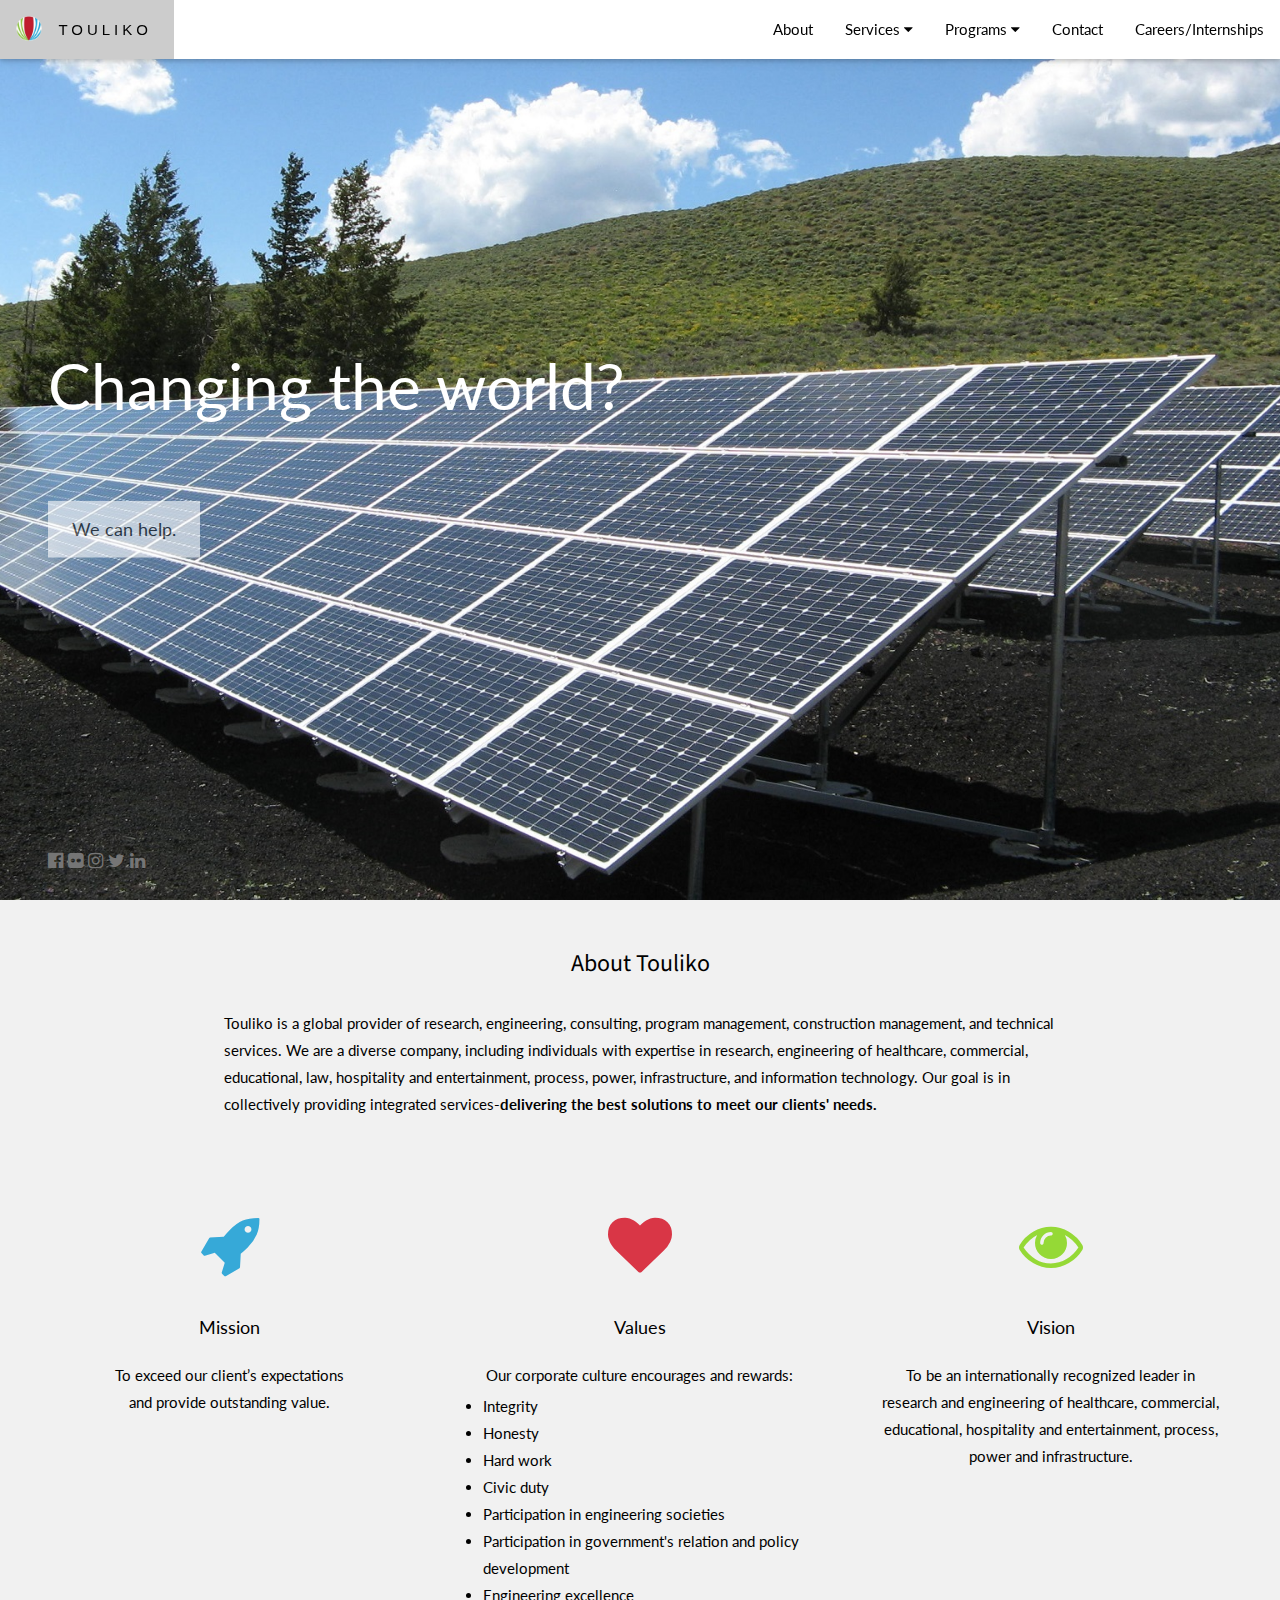
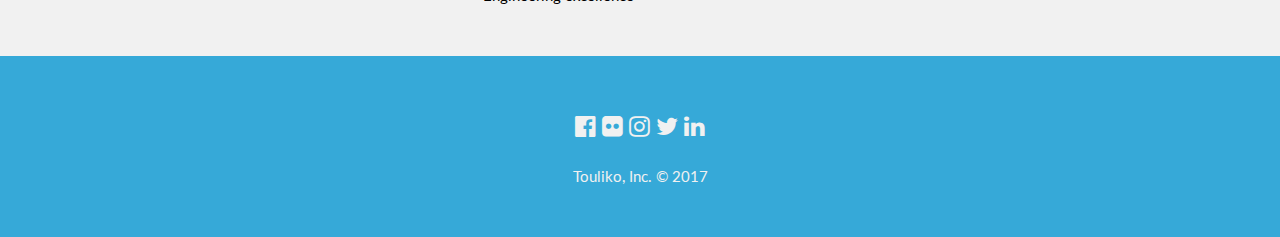
==== about.html @ e49a6db4 "added text to main page" ====
<!DOCTYPE html>
<html>
<title>Touliko</title>
<meta charset="UTF-8">
<meta name="viewport" content="width=device-width, initial-scale=1">
<meta name="description" content="Touliko is a global provider of research, engineering, consulting, program management, construction management, and technical services.">
<link rel="stylesheet" href="css/w3.css">
<link rel="stylesheet" href="css/style.css">
<link href="https://fonts.googleapis.com/css?family=Lato|Source+Sans+Pro" rel="stylesheet">
<link rel="stylesheet" href="https://cdnjs.cloudflare.com/ajax/libs/font-awesome/4.7.0/css/font-awesome.min.css">

<body>
    <!-- Navbar -->
    <div class="w3-top">
        <ul class="w3-navbar w3-white w3-card-2 w3-left-align ">
            <li class="w3-hide-medium w3-hide-large w3-opennav w3-right">
                <a class="w3-padding-large" href="javascript:void(0)" onclick="w3_open()" title="Toggle Navigation Menu"><i class="fa fa-bars"></i></a>
            </li>
            <li>

                <a href="index.html#home" class="w3-wide logo-button">
                    <div class="logo-holder" style="">
                        <div class="logo"></div>
                    </div>
                    <div class="">TOULIKO</div>
                </a>

            </li>
            <div class="w3-right">
                <li class="w3-hide-small"><a href="index.html#about" class="w3-hover-none tk-blue-hover ">About</a></li>

                <li class="w3-hide-small w3-dropdown-hover">
                    <a href="javascript:void(0)" class="w3-hover-none  tk-blue-hover" title="More">Services <i class="fa fa-caret-down"></i></a>
                    <div class="w3-dropdown-content w3-white w3-card-4">
                        <a href="electricalengineering.html">Electrical Engineering</a>
                        <a href="civilengineering.html">Civil Engineering</a>
                        <a href="mechanicalengineering.html">Mechanical Engineering</a>
                        <a href="informationtechnologyservices.html">Information Technology Services</a>
                        <a href="projectmanagementconsulting.html">Project Management Consulting</a>
                    </div>
                </li>
                <li class="w3-hide-small w3-dropdown-hover ">
                    <a href="javascript:void(0)" class="w3-hover-none  tk-blue-hover" title="More">Programs <i class="fa fa-caret-down"></i></a>
                    <div class="w3-dropdown-content w3-white w3-card-4">
                        <a href="women.html">Women Empowerment Program(WEP)</a>
                        <a href="waterandenergy.html">Water and Energy</a>
                        <a href="engineeringpeace.html">Engineering Peace and Justice</a>
                    </div>
                </li>
                <li class="w3-hide-small"><a href="contact.html" class=" tk-blue-hover">Contact</a></li>
                <li class="w3-hide-small"><a href="careers.html" class="tk-blue-hover">Careers/Internships</a></li>

            </div>
        </ul>
    </div>


    <!-- Sidenav on small screens when clicking the menu icon -->
    <nav class="w3-sidenav tk-sidenav tk-green w3-card-2 w3-animate-left w3-hide-medium w3-hide-large" style="display:none" id="mySidenav">
        <a href="javascript:void(0)" onclick="w3_close()" class="w3-large w3-padding-16 w3-light-grey">Close ×</a>
        <a href="index.html#about" onclick="w3_close()">About</a>
        <a href="electricalengineering.html">Electrical Engineering</a>
        <a href="civilengineering.html">Civil Engineering</a>
        <a href="mechanicalengineering.html">Mechanical Engineering</a>
        <a href="informationtechnologyservices.html">Information Technology Services</a>
        <a href="projectmanagementconsulting.html">Project Management Consulting</a>
        <a href="women.html">Women Empowerment Program(WEP)</a>
        <a href="waterandenergy.html">Water and Energy</a>
        <a href="engineeringpeace.html">Engineering Peace and Justice</a>
        <a href="contact.html">Contact</a>
        <a href="careers.html">Careers/Internships</a>
    </nav>

    <!-- Header with full-height image -->
    <header class="bgimg-1 w3-display-container " id="home">

    </header>
    <div>
        <div class="w3-display-left w3-padding-xxlarge w3-text-white">
            <span class="w3-jumbo w3-hide-small">Changing the world?</span>
            <br>
            <span class="w3-xxlarge w3-hide-large w3-hide-medium">Changing the world?</span>
            <br>

            <p><a href="#about" class="w3-btn w3-white w3-padding-large w3-large w3-margin-top w3-opacity w3-hover-opacity-off">We can help.</a></p>
        </div>
        <div class="w3-display-bottomleft w3-padding-xxlarge w3-text-grey w3-large">
            <a href="#" class="w3-hover-text-white"><i class="fa fa-facebook-official"></i></a>
            <a href="#" class="w3-hover-text-white"><i class="fa fa-flickr"></i></a>
            <a href="#" class="w3-hover-text-white"><i class="fa fa-instagram"></i></a>
            <a href="#" class="w3-hover-text-white"><i class="fa fa-twitter"></i></a>
            <a href="#" class="w3-hover-text-white"><i class="fa fa-linkedin"></i></a>
        </div>
    </div>
    <!-- About Section -->
    <div class="w3-container w3-padding-32 w3-light-grey" id="about">
        <h3 class="w3-center">About Touliko</h3>

        <div class="w3-row">
            <div class="w3-col m2 l2">
                <p></p>
            </div>
            <div class="w3-col m8 l8">
                <p>
                    Touliko is a global provider of research, engineering, consulting, program management, construction management, and technical services. We are a diverse company, including individuals with expertise in research, engineering of healthcare, commercial, educational, law, hospitality and entertainment, process, power, infrastructure, and information technology. Our goal is in collectively providing integrated services<b>-delivering the best solutions to meet our clients' needs.</b></p>
            </div>
            <div class="w3-col m2 l2">
                <p></p>
            </div>
        </div>

        <div class="w3-row-padding w3-center" style="margin-top:64px">

            <div class="w3-col m4 l4  ">
                <i class="fa fa-rocket w3-margin w3-jumbo w3-center tk-text-blue"></i>
                <p class="w3-large">Mission</p>
                <p>To exceed our client’s expectations
                    <br>and provide outstanding value.</p>

            </div>
            <div class="w3-col m4 l4  ">

                <i class="fa fa-heart w3-margin w3-jumbo tk-text-red "></i>
                <p class="w3-large">Values</p>
                <p style="margin-bottom:4px">Our corporate culture encourages and rewards:</p>
                <ul class="w3-medium w3-left-align" style="margin-top:0px!important">
                    <li>Integrity</li>
                    <li>Honesty</li>
                    <li>Hard work</li>
                    <li>Civic duty</li>
                    <li>Participation in engineering societies</li>
                    <li>Participation in government's relation and policy development</li>
                    <li>Engineering excellence</li>
                </ul>

            </div>
            <div style="padding-left:32px;padding-right:32px" class="w3-col m4 l4 ">

                <i class="fa fa-eye  w3-margin w3-jumbo tk-text-green"></i>
                <p class="w3-large">Vision</p>
                <p>To be an internationally recognized leader in research and engineering of healthcare, commercial, educational, hospitality and entertainment, process, power and infrastructure.</p>

            </div>

        </div>

    </div>



    <!-- Footer -->
    <footer class="w3-center tk-blue w3-padding-32">

        <div class="w3-xlarge w3-section ">
            <i class="fa fa-facebook-official tk-hover-text-green"></i>
            <i class="fa fa-flickr tk-hover-text-green"></i>
            <i class="fa fa-instagram tk-hover-text-green"></i>
            <i class="fa fa-twitter tk-hover-text-green"></i>
            <i class="fa fa-linkedin tk-hover-text-green"></i>
        </div>
        <p>Touliko, Inc. © 2017</p>
    </footer>



    <script src="js/tk-js.js"></script>


</body>

</html>
---- css/style.css ----
/*Colors
Blue: #5abbe2
Red: #c01d2e
Green: #9ac959

*/

h1,
h2,
h3,
h4,
h5,
h6 {
    font-family: "Source Sans Pro", sans-serif
}

body {
    font-family: 'Lato', sans-serif;
}

body,
html {
    height: 100%;
    line-height: 1.8;
}


/* Full height image header */

.bgimg-1 {
    background-position: center;
    background-size: cover;
    background-image: url("../images/solarpanels.jpeg");
    min-height: 100%;
}

.w3-navbar li a {
    padding: 16px;
}

.tk-red,
.tk-hover-red:hover {
    color: black!important;
    background-color: #d93646!important
}

.tk-green,
.tk-hover-green:hover {
    color: black!important;
    background-color: #95d936!important
}

.tk-blue,
.tk-blue-hover:hover,
.tk-blue-hover:hover a:hover {
    color: #f1f1f1!important;
    background-color: #36a9d8!important
}

.visioncard {
    min-height: 400px;
}

.content-image {
    max-width: 100%;
    height: auto;
}

.w3-dropdown-content a:hover {
    background-color: #95d936!important
}

.bgimg-pm {
    background-position: center;
    background-size: cover;
    background-image: url("../images/projectmangement.jpg");
    min-height: 50%;
}

.bgimg-research {
    background-position: center;
    background-size: cover;
    background-image: url("../images/signals.jpeg");
    min-height: 50%;
}

.bgimg-women {
    background-position: center;
    background-size: cover;
    background-image: url("../images/women.jpg");
    min-height: 50%;
}

.bgimg-water {
    background-position: center;
    background-size: cover;
    background-image: url("../images/water.jpg");
    min-height: 50%;
}

.bgimg-peace {
    background-position: center;
    background-size: cover;
    background-image: url("../images/peace.jpg");
    min-height: 50%;
}

.bgimg-civil {
    background-position: center;
    background-size: cover;
    background-image: url("../images/civilengineering.jpg");
    min-height: 50%;
}

.bgimg-it {
    background-position: center;
    background-size: cover;
    background-image: url("../images/it.jpg");
    min-height: 50%;
}

.bgimg-mech {
    background-position: center;
    background-size: cover;
    background-image: url("../images/mechanical.jpg");
    min-height: 50%;
}

.bgimg-electrical {
    background-position: center;
    background-size: cover;
    background-image: url("../images/electrical.jpg");
    min-height: 50%;
}

.bgimg-electrical-wide {
    background-position: center;
    background-size: cover;
    background-image: url("../images/electricalpostwide.jpeg");
    min-height: 50%;
}

.tk-text-green,
.tk-hover-text-green:hover,
.tk-text-green,
.tk-hover-text-green:hover {
    color: #95d936!important
}

.tk-text-red,
.tk-hover-text-red:hover,
.tk-text-red,
.tk-hover-text-red:hover {
    color: #d93646!important
}

.tk-text-blue,
.tk-hover-text-blue:hover,
.tk-text-blue,
.tk-hover-text-blue:hover {
    color: #36a9d8!important
}

.tk-sidenav a:hover {
    color: whitesmoke;
    background-color: #36a9d8;
}

.bgimg-careers {
    background-position: center;
    background-size: cover;
    background-image: url("../images/careers.jpg");
    min-height: 50%;
}

.logo-holder {
    float: left;
    padding-right: 16px;
}

.logo {
    width: 26.4px;
    height: 26.4px;
    background: url("../images/logo.png")no-repeat;
    background-size: contain;
}

.logo-button {
    white-space: nowrap!important;
    padding-right: 64px!important;
}
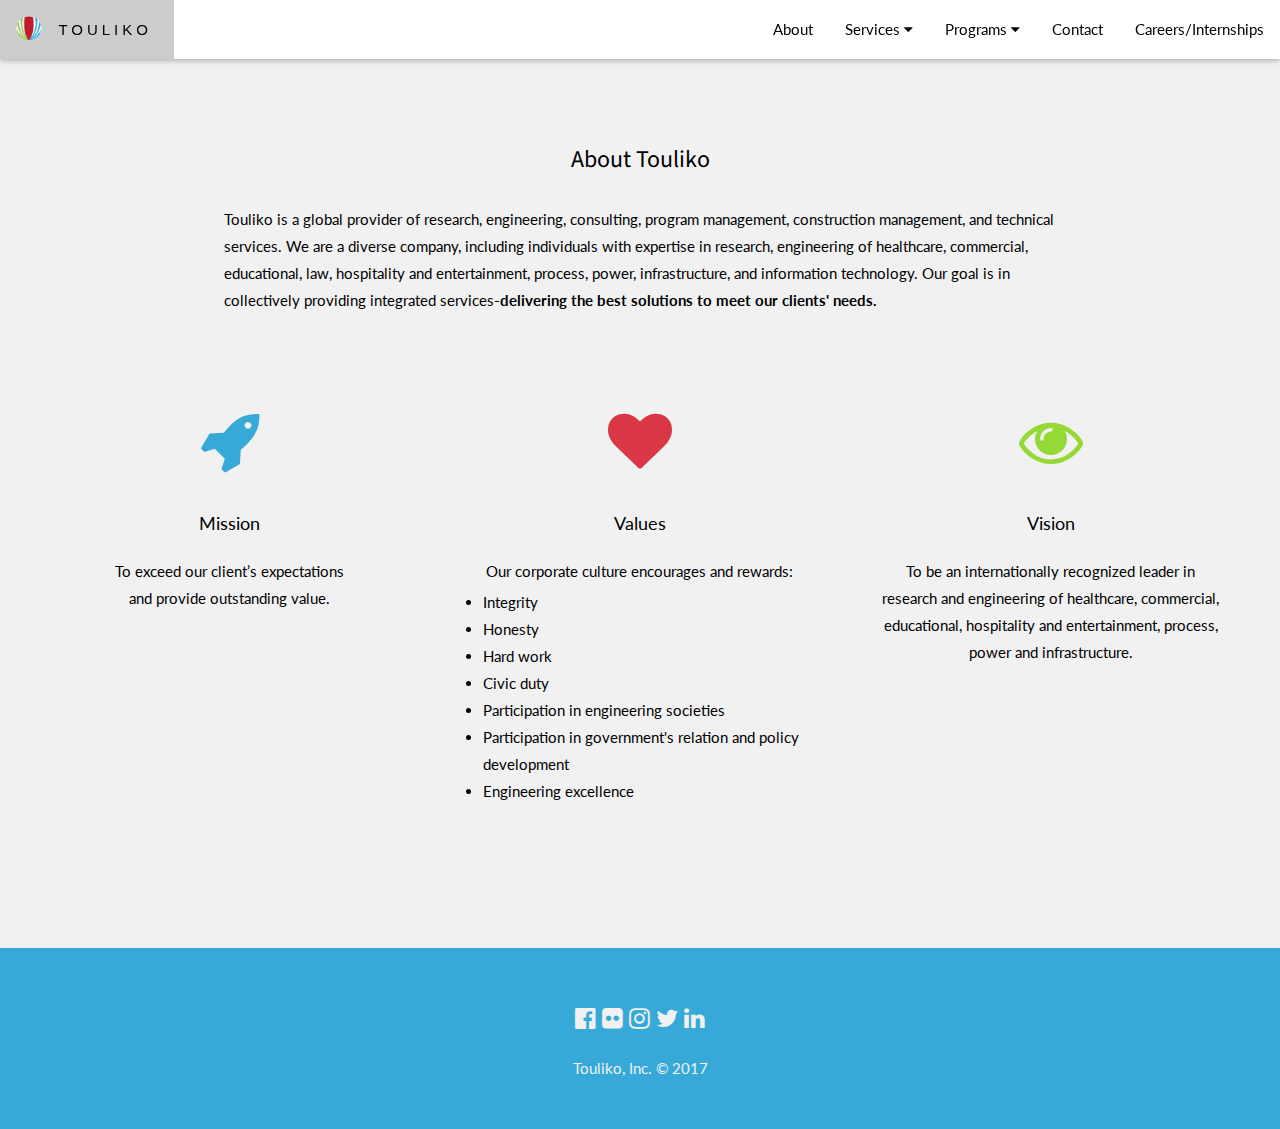
==== commit 9de24b95: "about page" ====
--- a/about.html
+++ b/about.html
@@ -71,29 +71,10 @@
         <a href="careers.html">Careers/Internships</a>
     </nav>
 
-    <!-- Header with full-height image -->
-    <header class="bgimg-1 w3-display-container " id="home">
 
-    </header>
-    <div>
-        <div class="w3-display-left w3-padding-xxlarge w3-text-white">
-            <span class="w3-jumbo w3-hide-small">Changing the world?</span>
-            <br>
-            <span class="w3-xxlarge w3-hide-large w3-hide-medium">Changing the world?</span>
-            <br>
 
-            <p><a href="#about" class="w3-btn w3-white w3-padding-large w3-large w3-margin-top w3-opacity w3-hover-opacity-off">We can help.</a></p>
-        </div>
-        <div class="w3-display-bottomleft w3-padding-xxlarge w3-text-grey w3-large">
-            <a href="#" class="w3-hover-text-white"><i class="fa fa-facebook-official"></i></a>
-            <a href="#" class="w3-hover-text-white"><i class="fa fa-flickr"></i></a>
-            <a href="#" class="w3-hover-text-white"><i class="fa fa-instagram"></i></a>
-            <a href="#" class="w3-hover-text-white"><i class="fa fa-twitter"></i></a>
-            <a href="#" class="w3-hover-text-white"><i class="fa fa-linkedin"></i></a>
-        </div>
-    </div>
     <!-- About Section -->
-    <div class="w3-container w3-padding-32 w3-light-grey" id="about">
+    <div class="w3-container w3-padding-128 w3-light-grey" id="about">
         <h3 class="w3-center">About Touliko</h3>
 
         <div class="w3-row">
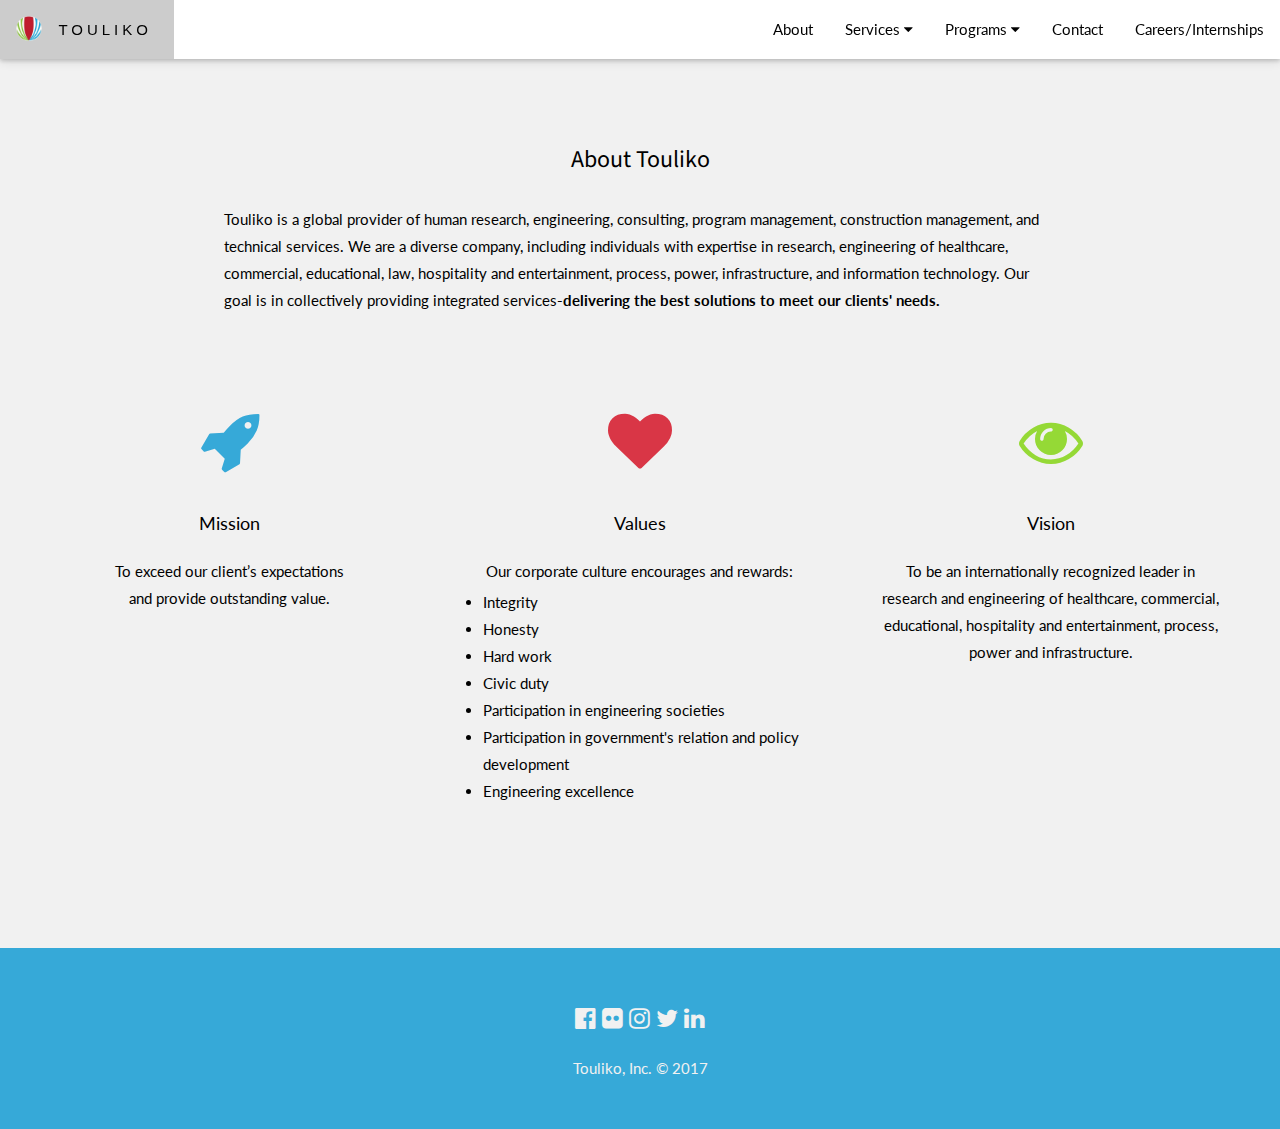
==== commit d0b14b13: "changed main page" ====
--- a/about.html
+++ b/about.html
@@ -27,7 +27,7 @@
 
             </li>
             <div class="w3-right">
-                <li class="w3-hide-small"><a href="index.html#about" class="w3-hover-none tk-blue-hover ">About</a></li>
+                <li class="w3-hide-small"><a href="about.html" class="w3-hover-none tk-blue-hover ">About</a></li>
 
                 <li class="w3-hide-small w3-dropdown-hover">
                     <a href="javascript:void(0)" class="w3-hover-none  tk-blue-hover" title="More">Services <i class="fa fa-caret-down"></i></a>
@@ -58,7 +58,7 @@
     <!-- Sidenav on small screens when clicking the menu icon -->
     <nav class="w3-sidenav tk-sidenav tk-green w3-card-2 w3-animate-left w3-hide-medium w3-hide-large" style="display:none" id="mySidenav">
         <a href="javascript:void(0)" onclick="w3_close()" class="w3-large w3-padding-16 w3-light-grey">Close ×</a>
-        <a href="index.html#about" onclick="w3_close()">About</a>
+        <a href="about.html" onclick="w3_close()">About</a>
         <a href="electricalengineering.html">Electrical Engineering</a>
         <a href="civilengineering.html">Civil Engineering</a>
         <a href="mechanicalengineering.html">Mechanical Engineering</a>
@@ -83,7 +83,7 @@
             </div>
             <div class="w3-col m8 l8">
                 <p>
-                    Touliko is a global provider of research, engineering, consulting, program management, construction management, and technical services. We are a diverse company, including individuals with expertise in research, engineering of healthcare, commercial, educational, law, hospitality and entertainment, process, power, infrastructure, and information technology. Our goal is in collectively providing integrated services<b>-delivering the best solutions to meet our clients' needs.</b></p>
+                    Touliko is a global provider of human research, engineering, consulting, program management, construction management, and technical services. We are a diverse company, including individuals with expertise in research, engineering of healthcare, commercial, educational, law, hospitality and entertainment, process, power, infrastructure, and information technology. Our goal is in collectively providing integrated services<b>-delivering the best solutions to meet our clients' needs.</b></p>
             </div>
             <div class="w3-col m2 l2">
                 <p></p>
--- a/css/style.css
+++ b/css/style.css
@@ -30,7 +30,7 @@
 .bgimg-1 {
     background-position: center;
     background-size: cover;
-    background-image: url("../images/solarpanels.jpeg");
+    background-image: url("../images/city.jpg");
     min-height: 100%;
 }
 
@@ -40,7 +40,7 @@
 
 .tk-red,
 .tk-hover-red:hover {
-    color: black!important;
+    color: white!important;
     background-color: #d93646!important
 }
 
@@ -188,4 +188,15 @@
 .logo-button {
     white-space: nowrap!important;
     padding-right: 64px!important;
-}+}
+
+
+
+
+.w3-display-left {
+    top:30%;
+}
+
+.w3-display-right {
+    top: 30%;
+}
